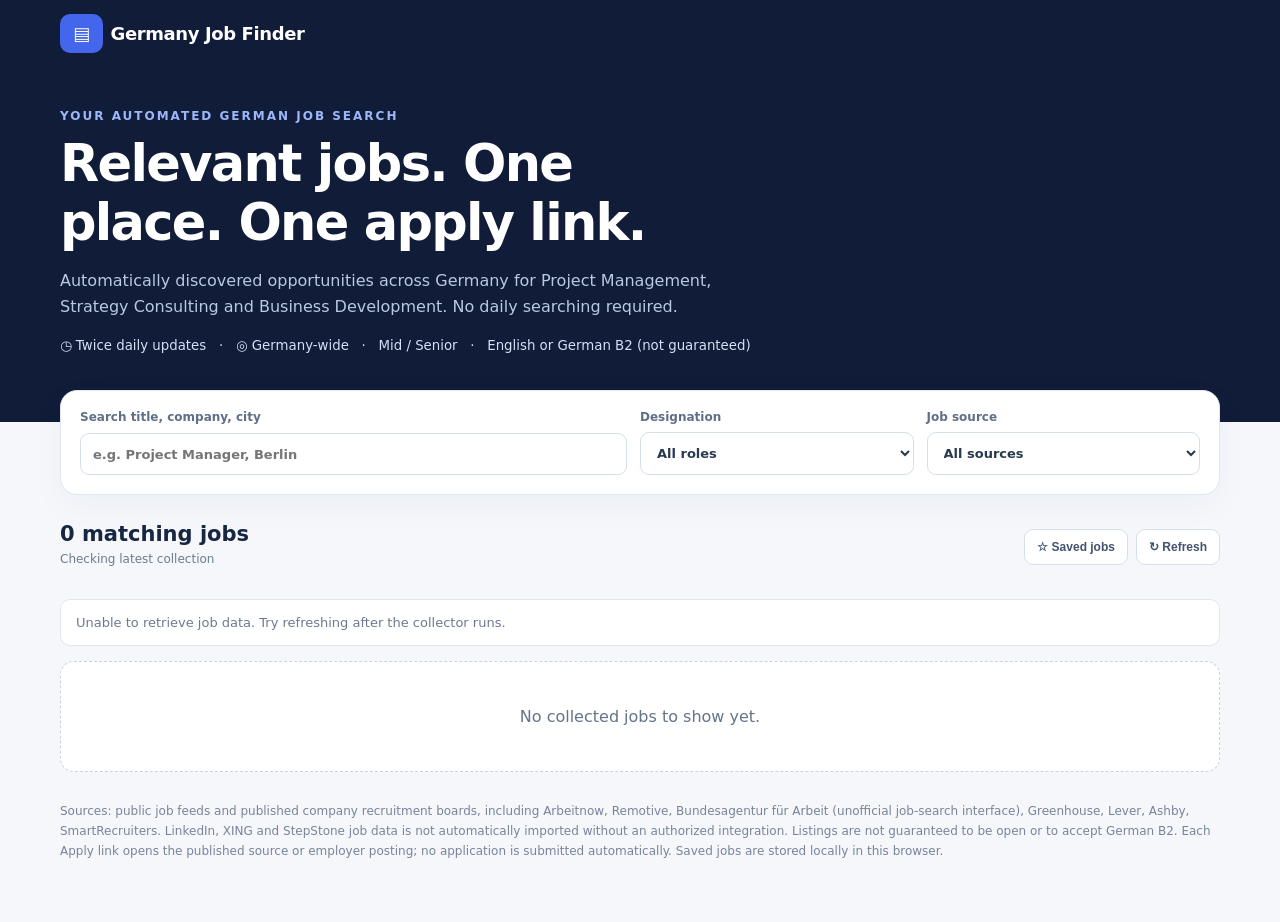
==== job-finder/index.html @ db3eeddb "Publish one-link German jobs dashboard" ====
<!doctype html>
<html lang="en"><head><meta charset="utf-8"><meta name="viewport" content="width=device-width,initial-scale=1"><meta name="theme-color" content="#10213d"><title>Germany Job Finder</title>
<style>
:root{font-family:Inter,system-ui,-apple-system,Segoe UI,sans-serif;color:#172641;background:#f5f7fb}
*{box-sizing:border-box}body{margin:0}header{background:#101c38;color:white;padding:23px max(22px,calc((100vw - 1160px)/2))}.brand{font-size:18px;font-weight:770;letter-spacing:-.4px} .brand i{font-style:normal;background:#4366ed;padding:9px 13px;border-radius:10px;margin-right:8px}
.hero{background:#101c38;color:#fff;padding:42px max(22px,calc((100vw - 1160px)/2)) 68px}h1{font-size:clamp(32px,5vw,51px);letter-spacing:-1.7px;max-width:680px;line-height:1.15;margin:12px 0}.hero p{max-width:720px;color:#b9c8e3;line-height:1.6}.eyebrow{font-size:12px;letter-spacing:2px;font-weight:700;color:#9db6fa;text-transform:uppercase}.hero small{color:#d4e0f4}
main{max-width:1200px;margin:-32px auto 0;padding:0 20px 60px;position:relative}.controls{background:white;border:1px solid #e0e7f0;border-radius:17px;display:grid;grid-template-columns:2fr 1fr 1fr;gap:13px;padding:19px;box-shadow:0 10px 34px #14274c0a}.controls label{display:grid;gap:8px;color:#5f6f87;font-size:12px;font-weight:700}input,select{border:1px solid #d6dfea;border-radius:9px;min-width:0;width:100%;padding:12px;background:white;color:#293950;font:inherit;font-size:13px}.top{display:flex;justify-content:space-between;gap:12px;align-items:center;flex-wrap:wrap;padding:27px 0 12px}.top h2{margin:0;font-size:21px}.sub{font-size:12px;color:#6b7c92;margin:6px 0}.actions{display:flex;gap:8px;flex-wrap:wrap}button{cursor:pointer;border-radius:9px;border:1px solid #d6e0ec;background:#fff;padding:10px 12px;color:#41536e;font-weight:650;font-size:12px}button.on{background:#e9efff;border-color:#a9bdff;color:#2547cc}.list{display:grid;gap:12px}.job{display:grid;grid-template-columns:1fr auto;gap:17px;background:#fff;border:1px solid #e2e7ef;border-radius:14px;padding:20px}.job:hover{border-color:#b4c5e5}.job h3{font-size:17px;margin:0 0 7px}.co{font-weight:650;font-size:13px;color:#33445d}.tags{display:flex;flex-wrap:wrap;gap:7px;margin:13px 0}.tags span{border-radius:6px;background:#f1f4f9;color:#526681;font-size:11px;padding:6px 8px}.tags .live{background:#e8f6ee;color:#157647}.tags .uncertain{background:#fff1df;color:#96601b}.desc{font-size:12px;color:#697c92;line-height:1.55;margin:9px 0 0;max-width:860px}.aside{display:flex;flex-direction:column;justify-content:space-between;align-items:flex-end;gap:15px}.score{font-size:12px;font-weight:750;color:#187d55;background:#ecf8f0;padding:8px 10px;border-radius:7px}.buttons{display:flex;align-items:center;gap:7px}.apply{display:inline-flex;padding:11px 18px;background:#2c4cdd;color:#fff;border-radius:9px;font-size:13px;font-weight:750;text-decoration:none;white-space:nowrap}.apply:hover{background:#193abf}.blank{padding:45px 22px;text-align:center;background:#fff;border-radius:14px;color:#64748b;border:1px dashed #c5d3e7}.message{margin:15px 0;background:#fff;border-radius:10px;border:1px solid #e0e6ef;color:#6e7890;padding:15px;font-size:13px}.foot{font-size:12px;color:#77849b;line-height:1.65;margin-top:30px}#more{display:block;margin:20px auto}#more[hidden],#message[hidden]{display:none}
@media(max-width:700px){.controls{grid-template-columns:1fr}.job{grid-template-columns:1fr}.aside{flex-direction:row;align-items:center}.hero{padding-top:27px}.top{align-items:flex-start}.buttons{flex-wrap:wrap}.score{white-space:nowrap}}
</style></head>
<body><header><div class="brand"><i>▤</i>Germany Job Finder</div></header>
<section class="hero"><div class="eyebrow">Your automated German job search</div><h1>Relevant jobs. One place. One apply link.</h1><p>Automatically discovered opportunities across Germany for Project Management, Strategy Consulting and Business Development. No daily searching required.</p><small>◷ Twice daily updates &nbsp; · &nbsp; ◎ Germany-wide &nbsp; · &nbsp; Mid / Senior &nbsp; · &nbsp; English or German B2 (not guaranteed)</small></section>
<main><div class="controls"><label>Search title, company, city<input id="q" placeholder="e.g. Project Manager, Berlin"></label><label>Designation<select id="role"><option value="">All roles</option><option>Project Manager</option><option>Strategy Consultant</option><option>Business Development</option></select></label><label>Job source<select id="source"><option value="">All sources</option></select></label></div>
<div class="top"><div><h2 id="counter">Loading jobs…</h2><p class="sub" id="last">Checking latest collection</p></div><div class="actions"><button id="saved">☆ Saved jobs</button><button id="refresh">↻ Refresh</button></div></div><div id="message" class="message" hidden></div><div id="list" class="list"></div><button id="more" hidden>Show more</button>
<div class="foot">Sources: public job feeds and published company recruitment boards, including Arbeitnow, Remotive, Bundesagentur für Arbeit (unofficial job-search interface), Greenhouse, Lever, Ashby, SmartRecruiters. LinkedIn, XING and StepStone job data is not automatically imported without an authorized integration. Listings are not guaranteed to be open or to accept German B2. Each Apply link opens the published source or employer posting; no application is submitted automatically. Saved jobs are stored locally in this browser.</div></main>
<script>
const U='https://raw.githubusercontent.com/sachinlaad1990-lab/my-b2-german-trainer/main/job-finder/jobs.json';
const el=id=>document.getElementById(id);let jobs=[],limit=30,onlySaved=false,marks={};
try{marks=JSON.parse(localStorage.getItem('job-finder-saves')||'{}')}catch{}
function n(tag,value,cls){const x=document.createElement(tag);if(value!=null)x.textContent=String(value);if(cls)x.className=cls;return x}
function link(s){try{const u=new URL(s);return ['http:','https:'].includes(u.protocol)?u.href:null}catch{return null}}
function show(){const q=el('q').value.toLowerCase().trim(),role=el('role').value,src=el('source').value;
const items=jobs.filter(j=>(!q||[j.title,j.company,j.location,j.summary].some(x=>String(x||'').toLowerCase().includes(q)))&&(!role||j.role===role)&&(!src||j.source===src)&&(!onlySaved||marks[j.id]));
el('counter').textContent=items.length.toLocaleString()+' matching jobs';el('list').replaceChildren();
if(!items.length){let d=n('div',jobs.length?'No jobs match those filters.':'No collected jobs to show yet.','blank');el('list').append(d)}
for(const j of items.slice(0,limit)){const card=n('article',null,'job'),left=n('div'),aside=n('div',null,'aside');left.append(n('h3',j.title),n('div',j.company,'co'));const tags=n('div',null,'tags');
for(const v of [j.location,j.role,j.source,j.experience])if(v)tags.append(n('span',v));tags.append(n('span',j.verification||'Observed in feed',String(j.verification||'').startsWith('Not seen')?'uncertain':'live'));left.append(tags);
if(j.summary)left.append(n('p',j.summary.slice(0,290),'desc'));aside.append(n('span',(j.score||0)+' relevance','score'));const buttons=n('div',null,'buttons');const save=n('button',marks[j.id]?'★ Saved':'☆ Save');save.onclick=()=>{marks[j.id]=!marks[j.id];localStorage.setItem('job-finder-saves',JSON.stringify(marks));show()};const a=n('a','Apply ↗','apply');a.target='_blank';a.rel='noopener noreferrer';a.href=link(j.url)||'#';buttons.append(save,a);aside.append(buttons);card.append(left,aside);el('list').append(card)}
el('more').hidden=items.length<=limit;el('more').textContent='Show more ('+(items.length-limit)+' remaining)'}
function msg(s){el('message').hidden=!s;el('message').textContent=s}
async function load(){try{let r=await fetch(U+'?t='+Date.now(),{cache:'no-store'});if(!r.ok)r=await fetch('./jobs.json?t='+Date.now(),{cache:'no-store'});if(!r.ok)throw Error('No data');let d=await r.json();jobs=(d.jobs||[]).filter(j=>j&&j.id&&j.title&&link(j.url));let s=el('source').value;el('source').replaceChildren(new Option('All sources',''),...[...new Set(jobs.map(j=>j.source))].sort().map(x=>new Option(x,x)));el('source').value=s;el('last').textContent=d.updated_at?'Last collected: '+new Date(d.updated_at).toLocaleString('en-GB',{dateStyle:'medium',timeStyle:'short'}):'Waiting for first cloud collection';const errors=Object.values(d.sources||{}).filter(v=>v.status==='error').length;msg(d.updated_at?(errors?errors+' source(s) temporarily unavailable; other results remain accessible.':''):'The automatic collector has not completed its first run. No sample vacancies are shown.');show()}catch(e){msg('Unable to retrieve job data. Try refreshing after the collector runs.');jobs=[];show()}}
for(const x of ['q','role','source'])el(x).addEventListener(x==='q'?'input':'change',()=>{limit=30;show()});el('saved').onclick=()=>{onlySaved=!onlySaved;el('saved').classList.toggle('on',onlySaved);show()};el('refresh').onclick=load;el('more').onclick=()=>{limit+=30;show()};load();setInterval(load,1800000);
</script></body></html>
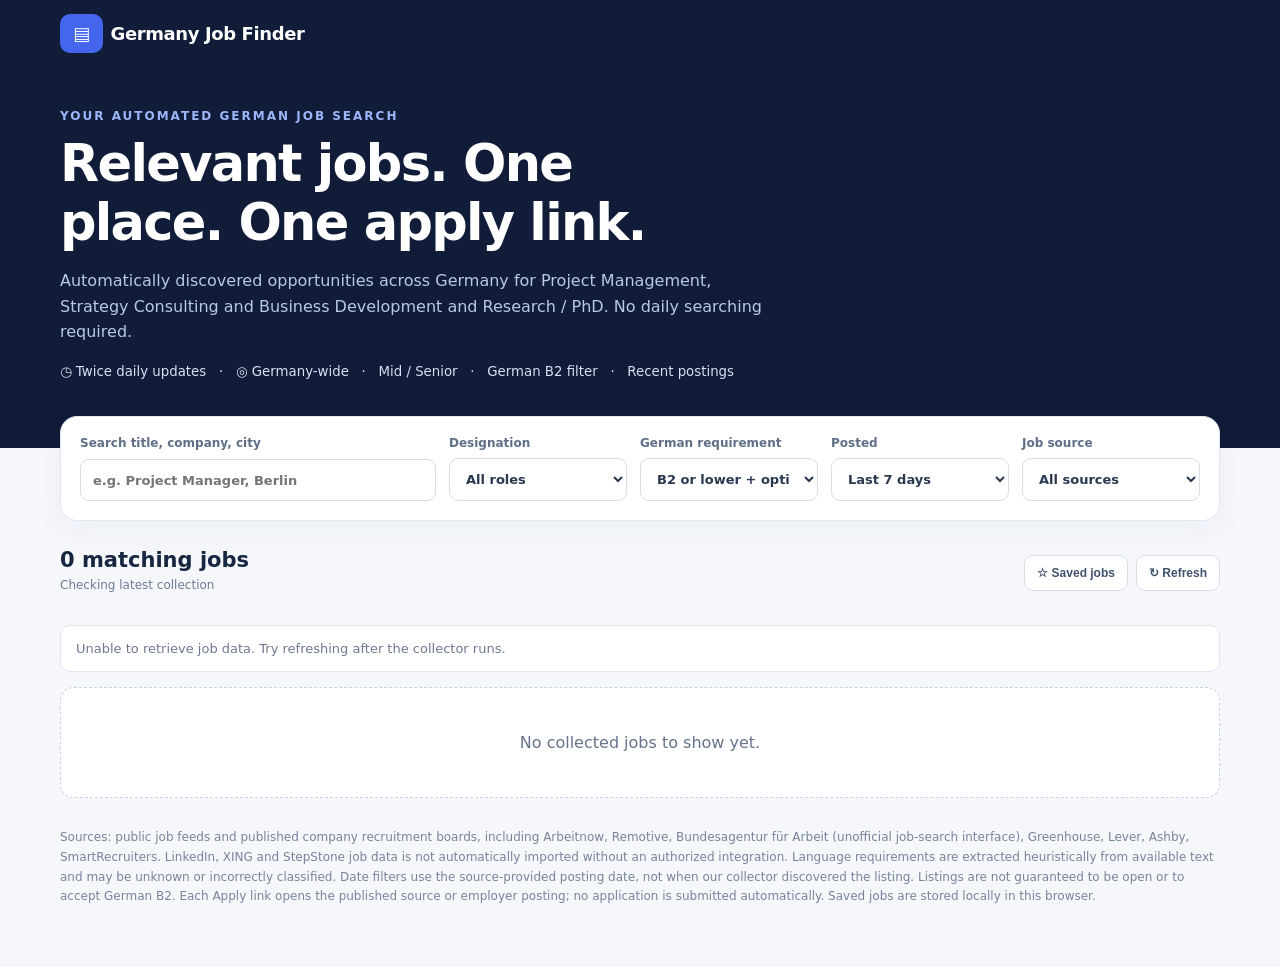
==== commit eb930b86: "Add German proficiency, Research / PhD and posting date filters" ====
--- a/job-finder/index.html
+++ b/job-finder/index.html
@@ -4,29 +4,31 @@
 :root{font-family:Inter,system-ui,-apple-system,Segoe UI,sans-serif;color:#172641;background:#f5f7fb}
 *{box-sizing:border-box}body{margin:0}header{background:#101c38;color:white;padding:23px max(22px,calc((100vw - 1160px)/2))}.brand{font-size:18px;font-weight:770;letter-spacing:-.4px} .brand i{font-style:normal;background:#4366ed;padding:9px 13px;border-radius:10px;margin-right:8px}
 .hero{background:#101c38;color:#fff;padding:42px max(22px,calc((100vw - 1160px)/2)) 68px}h1{font-size:clamp(32px,5vw,51px);letter-spacing:-1.7px;max-width:680px;line-height:1.15;margin:12px 0}.hero p{max-width:720px;color:#b9c8e3;line-height:1.6}.eyebrow{font-size:12px;letter-spacing:2px;font-weight:700;color:#9db6fa;text-transform:uppercase}.hero small{color:#d4e0f4}
-main{max-width:1200px;margin:-32px auto 0;padding:0 20px 60px;position:relative}.controls{background:white;border:1px solid #e0e7f0;border-radius:17px;display:grid;grid-template-columns:2fr 1fr 1fr;gap:13px;padding:19px;box-shadow:0 10px 34px #14274c0a}.controls label{display:grid;gap:8px;color:#5f6f87;font-size:12px;font-weight:700}input,select{border:1px solid #d6dfea;border-radius:9px;min-width:0;width:100%;padding:12px;background:white;color:#293950;font:inherit;font-size:13px}.top{display:flex;justify-content:space-between;gap:12px;align-items:center;flex-wrap:wrap;padding:27px 0 12px}.top h2{margin:0;font-size:21px}.sub{font-size:12px;color:#6b7c92;margin:6px 0}.actions{display:flex;gap:8px;flex-wrap:wrap}button{cursor:pointer;border-radius:9px;border:1px solid #d6e0ec;background:#fff;padding:10px 12px;color:#41536e;font-weight:650;font-size:12px}button.on{background:#e9efff;border-color:#a9bdff;color:#2547cc}.list{display:grid;gap:12px}.job{display:grid;grid-template-columns:1fr auto;gap:17px;background:#fff;border:1px solid #e2e7ef;border-radius:14px;padding:20px}.job:hover{border-color:#b4c5e5}.job h3{font-size:17px;margin:0 0 7px}.co{font-weight:650;font-size:13px;color:#33445d}.tags{display:flex;flex-wrap:wrap;gap:7px;margin:13px 0}.tags span{border-radius:6px;background:#f1f4f9;color:#526681;font-size:11px;padding:6px 8px}.tags .live{background:#e8f6ee;color:#157647}.tags .uncertain{background:#fff1df;color:#96601b}.desc{font-size:12px;color:#697c92;line-height:1.55;margin:9px 0 0;max-width:860px}.aside{display:flex;flex-direction:column;justify-content:space-between;align-items:flex-end;gap:15px}.score{font-size:12px;font-weight:750;color:#187d55;background:#ecf8f0;padding:8px 10px;border-radius:7px}.buttons{display:flex;align-items:center;gap:7px}.apply{display:inline-flex;padding:11px 18px;background:#2c4cdd;color:#fff;border-radius:9px;font-size:13px;font-weight:750;text-decoration:none;white-space:nowrap}.apply:hover{background:#193abf}.blank{padding:45px 22px;text-align:center;background:#fff;border-radius:14px;color:#64748b;border:1px dashed #c5d3e7}.message{margin:15px 0;background:#fff;border-radius:10px;border:1px solid #e0e6ef;color:#6e7890;padding:15px;font-size:13px}.foot{font-size:12px;color:#77849b;line-height:1.65;margin-top:30px}#more{display:block;margin:20px auto}#more[hidden],#message[hidden]{display:none}
+main{max-width:1200px;margin:-32px auto 0;padding:0 20px 60px;position:relative}.controls{background:white;border:1px solid #e0e7f0;border-radius:17px;display:grid;grid-template-columns:2fr 1fr 1fr 1fr 1fr;gap:13px;padding:19px;box-shadow:0 10px 34px #14274c0a}.controls label{display:grid;gap:8px;color:#5f6f87;font-size:12px;font-weight:700}input,select{border:1px solid #d6dfea;border-radius:9px;min-width:0;width:100%;padding:12px;background:white;color:#293950;font:inherit;font-size:13px}.top{display:flex;justify-content:space-between;gap:12px;align-items:center;flex-wrap:wrap;padding:27px 0 12px}.top h2{margin:0;font-size:21px}.sub{font-size:12px;color:#6b7c92;margin:6px 0}.actions{display:flex;gap:8px;flex-wrap:wrap}button{cursor:pointer;border-radius:9px;border:1px solid #d6e0ec;background:#fff;padding:10px 12px;color:#41536e;font-weight:650;font-size:12px}button.on{background:#e9efff;border-color:#a9bdff;color:#2547cc}.list{display:grid;gap:12px}.job{display:grid;grid-template-columns:1fr auto;gap:17px;background:#fff;border:1px solid #e2e7ef;border-radius:14px;padding:20px}.job:hover{border-color:#b4c5e5}.job h3{font-size:17px;margin:0 0 7px}.co{font-weight:650;font-size:13px;color:#33445d}.tags{display:flex;flex-wrap:wrap;gap:7px;margin:13px 0}.tags span{border-radius:6px;background:#f1f4f9;color:#526681;font-size:11px;padding:6px 8px}.tags .live{background:#e8f6ee;color:#157647}.tags .uncertain{background:#fff1df;color:#96601b}.desc{font-size:12px;color:#697c92;line-height:1.55;margin:9px 0 0;max-width:860px}.aside{display:flex;flex-direction:column;justify-content:space-between;align-items:flex-end;gap:15px}.score{font-size:12px;font-weight:750;color:#187d55;background:#ecf8f0;padding:8px 10px;border-radius:7px}.buttons{display:flex;align-items:center;gap:7px}.apply{display:inline-flex;padding:11px 18px;background:#2c4cdd;color:#fff;border-radius:9px;font-size:13px;font-weight:750;text-decoration:none;white-space:nowrap}.apply:hover{background:#193abf}.blank{padding:45px 22px;text-align:center;background:#fff;border-radius:14px;color:#64748b;border:1px dashed #c5d3e7}.message{margin:15px 0;background:#fff;border-radius:10px;border:1px solid #e0e6ef;color:#6e7890;padding:15px;font-size:13px}.foot{font-size:12px;color:#77849b;line-height:1.65;margin-top:30px}#more{display:block;margin:20px auto}#more[hidden],#message[hidden]{display:none}
 @media(max-width:700px){.controls{grid-template-columns:1fr}.job{grid-template-columns:1fr}.aside{flex-direction:row;align-items:center}.hero{padding-top:27px}.top{align-items:flex-start}.buttons{flex-wrap:wrap}.score{white-space:nowrap}}
 </style></head>
 <body><header><div class="brand"><i>▤</i>Germany Job Finder</div></header>
-<section class="hero"><div class="eyebrow">Your automated German job search</div><h1>Relevant jobs. One place. One apply link.</h1><p>Automatically discovered opportunities across Germany for Project Management, Strategy Consulting and Business Development. No daily searching required.</p><small>◷ Twice daily updates &nbsp; · &nbsp; ◎ Germany-wide &nbsp; · &nbsp; Mid / Senior &nbsp; · &nbsp; English or German B2 (not guaranteed)</small></section>
-<main><div class="controls"><label>Search title, company, city<input id="q" placeholder="e.g. Project Manager, Berlin"></label><label>Designation<select id="role"><option value="">All roles</option><option>Project Manager</option><option>Strategy Consultant</option><option>Business Development</option></select></label><label>Job source<select id="source"><option value="">All sources</option></select></label></div>
+<section class="hero"><div class="eyebrow">Your automated German job search</div><h1>Relevant jobs. One place. One apply link.</h1><p>Automatically discovered opportunities across Germany for Project Management, Strategy Consulting and Business Development and Research / PhD. No daily searching required.</p><small>◷ Twice daily updates &nbsp; · &nbsp; ◎ Germany-wide &nbsp; · &nbsp; Mid / Senior &nbsp; · &nbsp; German B2 filter &nbsp; · &nbsp; Recent postings</small></section>
+<main><div class="controls"><label>Search title, company, city<input id="q" placeholder="e.g. Project Manager, Berlin"></label><label>Designation<select id="role"><option value="">All roles</option><option>Project Manager</option><option>Strategy Consultant</option><option>Business Development</option><option>Research / PhD</option></select></label><label>German requirement<select id="german"><option value="all">All levels</option><option value="b2" selected>B2 or lower + optional</option><option value="plus">German is a plus / optional</option><option value="none">No German required</option><option value="not_stated">Not specified</option><option value="a1">A1 required</option><option value="a2">A2 required</option><option value="b1">B1 required</option><option value="b2exact">B2 required</option><option value="c1">C1 required</option><option value="c2">C2 required</option><option value="fluent">Fluent / native</option><option value="required_unspecified">Required, level unstated</option></select></label><label>Posted<select id="posted"><option value="all">Any date</option><option value="today">Last 24 hours</option><option value="week" selected>Last 7 days</option><option value="month">Last 30 days</option><option value="undated">Date not provided</option></select></label><label>Job source<select id="source"><option value="">All sources</option></select></label></div>
 <div class="top"><div><h2 id="counter">Loading jobs…</h2><p class="sub" id="last">Checking latest collection</p></div><div class="actions"><button id="saved">☆ Saved jobs</button><button id="refresh">↻ Refresh</button></div></div><div id="message" class="message" hidden></div><div id="list" class="list"></div><button id="more" hidden>Show more</button>
-<div class="foot">Sources: public job feeds and published company recruitment boards, including Arbeitnow, Remotive, Bundesagentur für Arbeit (unofficial job-search interface), Greenhouse, Lever, Ashby, SmartRecruiters. LinkedIn, XING and StepStone job data is not automatically imported without an authorized integration. Listings are not guaranteed to be open or to accept German B2. Each Apply link opens the published source or employer posting; no application is submitted automatically. Saved jobs are stored locally in this browser.</div></main>
+<div class="foot">Sources: public job feeds and published company recruitment boards, including Arbeitnow, Remotive, Bundesagentur für Arbeit (unofficial job-search interface), Greenhouse, Lever, Ashby, SmartRecruiters. LinkedIn, XING and StepStone job data is not automatically imported without an authorized integration. Language requirements are extracted heuristically from available text and may be unknown or incorrectly classified. Date filters use the source-provided posting date, not when our collector discovered the listing. Listings are not guaranteed to be open or to accept German B2. Each Apply link opens the published source or employer posting; no application is submitted automatically. Saved jobs are stored locally in this browser.</div></main>
 <script>
 const U='https://raw.githubusercontent.com/sachinlaad1990-lab/my-b2-german-trainer/main/job-finder/jobs.json';
 const el=id=>document.getElementById(id);let jobs=[],limit=30,onlySaved=false,marks={};
 try{marks=JSON.parse(localStorage.getItem('job-finder-saves')||'{}')}catch{}
 function n(tag,value,cls){const x=document.createElement(tag);if(value!=null)x.textContent=String(value);if(cls)x.className=cls;return x}
 function link(s){try{const u=new URL(s);return ['http:','https:'].includes(u.protocol)?u.href:null}catch{return null}}
-function show(){const q=el('q').value.toLowerCase().trim(),role=el('role').value,src=el('source').value;
-const items=jobs.filter(j=>(!q||[j.title,j.company,j.location,j.summary].some(x=>String(x||'').toLowerCase().includes(q)))&&(!role||j.role===role)&&(!src||j.source===src)&&(!onlySaved||marks[j.id]));
+function show(){const q=el('q').value.toLowerCase().trim(),role=el('role').value,src=el('source').value,german=el('german').value,posted=el('posted').value;
+const germanMatch=j=>{let c=j.german_category||"not_stated"; if(german==="all")return true;if(german==="b2")return ["a1","a2","b1","b2","plus","none","alternative"].includes(c);if(german==="b2exact")return c==="b2";return c===german};
+const dateMatch=j=>{if(posted==="all")return true;if(posted==="undated")return !j.posted;if(!/^\d{4}-\d{2}-\d{2}$/.test(j.posted||""))return false;const day=Date.parse(j.posted+"T00:00:00Z");if(!Number.isFinite(day))return false;const age=Date.now()-day;return age>=-86400000&&age<({today:2,week:8,month:31}[posted]||8)*86400000};
+const items=jobs.filter(j=>(!q||[j.title,j.company,j.location,j.summary].some(x=>String(x||'').toLowerCase().includes(q)))&&(!role||j.role===role)&&(!src||j.source===src)&&germanMatch(j)&&dateMatch(j)&&(!onlySaved||marks[j.id]));
 el('counter').textContent=items.length.toLocaleString()+' matching jobs';el('list').replaceChildren();
-if(!items.length){let d=n('div',jobs.length?'No jobs match those filters.':'No collected jobs to show yet.','blank');el('list').append(d)}
+if(!items.length){let d=n('div',jobs.length?'No jobs match these filters. Try all dates or include unspecified German requirements.':'No collected jobs to show yet.','blank');el('list').append(d)}
 for(const j of items.slice(0,limit)){const card=n('article',null,'job'),left=n('div'),aside=n('div',null,'aside');left.append(n('h3',j.title),n('div',j.company,'co'));const tags=n('div',null,'tags');
-for(const v of [j.location,j.role,j.source,j.experience])if(v)tags.append(n('span',v));tags.append(n('span',j.verification||'Observed in feed',String(j.verification||'').startsWith('Not seen')?'uncertain':'live'));left.append(tags);
+for(const v of [j.location,j.role,j.source,j.experience,j.german_level?"German: "+j.german_level:"German level: not assessed",j.posted?"Posted: "+j.posted:"Posting date: unknown"])if(v)tags.append(n('span',v));tags.append(n('span',j.verification||'Observed in feed',String(j.verification||'').startsWith('Not seen')?'uncertain':'live'));left.append(tags);
 if(j.summary)left.append(n('p',j.summary.slice(0,290),'desc'));aside.append(n('span',(j.score||0)+' relevance','score'));const buttons=n('div',null,'buttons');const save=n('button',marks[j.id]?'★ Saved':'☆ Save');save.onclick=()=>{marks[j.id]=!marks[j.id];localStorage.setItem('job-finder-saves',JSON.stringify(marks));show()};const a=n('a','Apply ↗','apply');a.target='_blank';a.rel='noopener noreferrer';a.href=link(j.url)||'#';buttons.append(save,a);aside.append(buttons);card.append(left,aside);el('list').append(card)}
 el('more').hidden=items.length<=limit;el('more').textContent='Show more ('+(items.length-limit)+' remaining)'}
 function msg(s){el('message').hidden=!s;el('message').textContent=s}
 async function load(){try{let r=await fetch(U+'?t='+Date.now(),{cache:'no-store'});if(!r.ok)r=await fetch('./jobs.json?t='+Date.now(),{cache:'no-store'});if(!r.ok)throw Error('No data');let d=await r.json();jobs=(d.jobs||[]).filter(j=>j&&j.id&&j.title&&link(j.url));let s=el('source').value;el('source').replaceChildren(new Option('All sources',''),...[...new Set(jobs.map(j=>j.source))].sort().map(x=>new Option(x,x)));el('source').value=s;el('last').textContent=d.updated_at?'Last collected: '+new Date(d.updated_at).toLocaleString('en-GB',{dateStyle:'medium',timeStyle:'short'}):'Waiting for first cloud collection';const errors=Object.values(d.sources||{}).filter(v=>v.status==='error').length;msg(d.updated_at?(errors?errors+' source(s) temporarily unavailable; other results remain accessible.':''):'The automatic collector has not completed its first run. No sample vacancies are shown.');show()}catch(e){msg('Unable to retrieve job data. Try refreshing after the collector runs.');jobs=[];show()}}
-for(const x of ['q','role','source'])el(x).addEventListener(x==='q'?'input':'change',()=>{limit=30;show()});el('saved').onclick=()=>{onlySaved=!onlySaved;el('saved').classList.toggle('on',onlySaved);show()};el('refresh').onclick=load;el('more').onclick=()=>{limit+=30;show()};load();setInterval(load,1800000);
+for(const x of ['q','role','source','german','posted'])el(x).addEventListener(x==='q'?'input':'change',()=>{limit=30;show()});el('saved').onclick=()=>{onlySaved=!onlySaved;el('saved').classList.toggle('on',onlySaved);show()};el('refresh').onclick=load;el('more').onclick=()=>{limit+=30;show()};load();setInterval(load,1800000);
 </script></body></html>
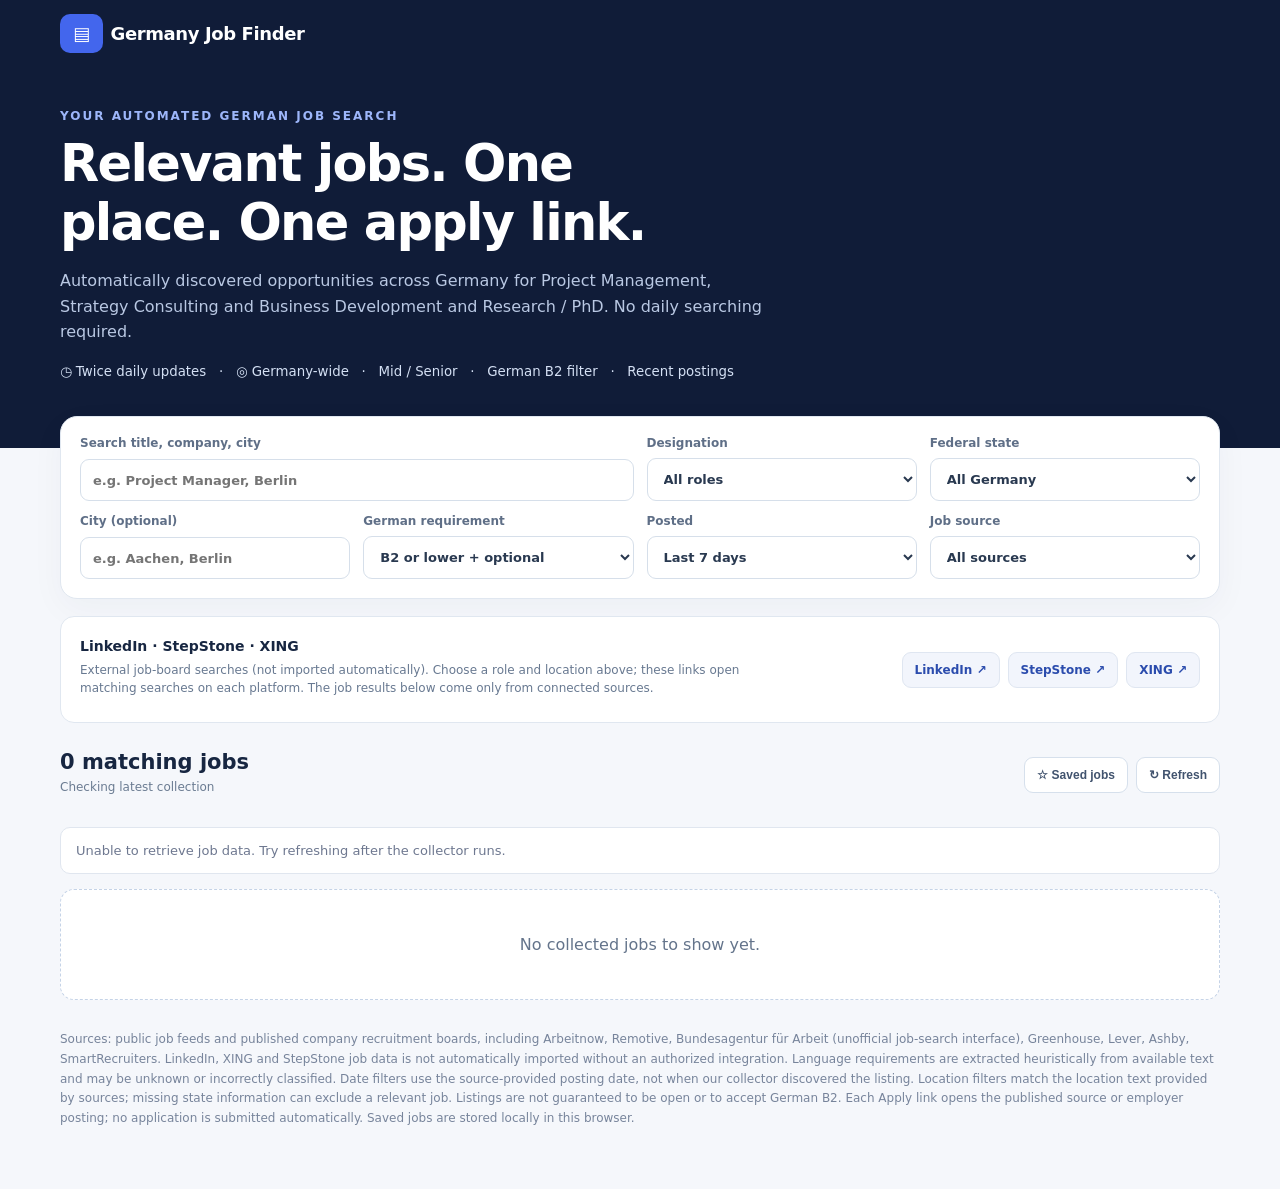
==== commit fa601200: "Add German state/city filter and visible LinkedIn StepStone XING searches" ====
--- a/job-finder/index.html
+++ b/job-finder/index.html
@@ -4,24 +4,69 @@
 :root{font-family:Inter,system-ui,-apple-system,Segoe UI,sans-serif;color:#172641;background:#f5f7fb}
 *{box-sizing:border-box}body{margin:0}header{background:#101c38;color:white;padding:23px max(22px,calc((100vw - 1160px)/2))}.brand{font-size:18px;font-weight:770;letter-spacing:-.4px} .brand i{font-style:normal;background:#4366ed;padding:9px 13px;border-radius:10px;margin-right:8px}
 .hero{background:#101c38;color:#fff;padding:42px max(22px,calc((100vw - 1160px)/2)) 68px}h1{font-size:clamp(32px,5vw,51px);letter-spacing:-1.7px;max-width:680px;line-height:1.15;margin:12px 0}.hero p{max-width:720px;color:#b9c8e3;line-height:1.6}.eyebrow{font-size:12px;letter-spacing:2px;font-weight:700;color:#9db6fa;text-transform:uppercase}.hero small{color:#d4e0f4}
-main{max-width:1200px;margin:-32px auto 0;padding:0 20px 60px;position:relative}.controls{background:white;border:1px solid #e0e7f0;border-radius:17px;display:grid;grid-template-columns:2fr 1fr 1fr 1fr 1fr;gap:13px;padding:19px;box-shadow:0 10px 34px #14274c0a}.controls label{display:grid;gap:8px;color:#5f6f87;font-size:12px;font-weight:700}input,select{border:1px solid #d6dfea;border-radius:9px;min-width:0;width:100%;padding:12px;background:white;color:#293950;font:inherit;font-size:13px}.top{display:flex;justify-content:space-between;gap:12px;align-items:center;flex-wrap:wrap;padding:27px 0 12px}.top h2{margin:0;font-size:21px}.sub{font-size:12px;color:#6b7c92;margin:6px 0}.actions{display:flex;gap:8px;flex-wrap:wrap}button{cursor:pointer;border-radius:9px;border:1px solid #d6e0ec;background:#fff;padding:10px 12px;color:#41536e;font-weight:650;font-size:12px}button.on{background:#e9efff;border-color:#a9bdff;color:#2547cc}.list{display:grid;gap:12px}.job{display:grid;grid-template-columns:1fr auto;gap:17px;background:#fff;border:1px solid #e2e7ef;border-radius:14px;padding:20px}.job:hover{border-color:#b4c5e5}.job h3{font-size:17px;margin:0 0 7px}.co{font-weight:650;font-size:13px;color:#33445d}.tags{display:flex;flex-wrap:wrap;gap:7px;margin:13px 0}.tags span{border-radius:6px;background:#f1f4f9;color:#526681;font-size:11px;padding:6px 8px}.tags .live{background:#e8f6ee;color:#157647}.tags .uncertain{background:#fff1df;color:#96601b}.desc{font-size:12px;color:#697c92;line-height:1.55;margin:9px 0 0;max-width:860px}.aside{display:flex;flex-direction:column;justify-content:space-between;align-items:flex-end;gap:15px}.score{font-size:12px;font-weight:750;color:#187d55;background:#ecf8f0;padding:8px 10px;border-radius:7px}.buttons{display:flex;align-items:center;gap:7px}.apply{display:inline-flex;padding:11px 18px;background:#2c4cdd;color:#fff;border-radius:9px;font-size:13px;font-weight:750;text-decoration:none;white-space:nowrap}.apply:hover{background:#193abf}.blank{padding:45px 22px;text-align:center;background:#fff;border-radius:14px;color:#64748b;border:1px dashed #c5d3e7}.message{margin:15px 0;background:#fff;border-radius:10px;border:1px solid #e0e6ef;color:#6e7890;padding:15px;font-size:13px}.foot{font-size:12px;color:#77849b;line-height:1.65;margin-top:30px}#more{display:block;margin:20px auto}#more[hidden],#message[hidden]{display:none}
-@media(max-width:700px){.controls{grid-template-columns:1fr}.job{grid-template-columns:1fr}.aside{flex-direction:row;align-items:center}.hero{padding-top:27px}.top{align-items:flex-start}.buttons{flex-wrap:wrap}.score{white-space:nowrap}}
+main{max-width:1200px;margin:-32px auto 0;padding:0 20px 60px;position:relative}.controls{background:white;border:1px solid #e0e7f0;border-radius:17px;display:grid;grid-template-columns:repeat(4,minmax(0,1fr));gap:13px;padding:19px;box-shadow:0 10px 34px #14274c0a}.controls label:first-child{grid-column:span 2}.controls label{display:grid;gap:8px;color:#5f6f87;font-size:12px;font-weight:700}input,select{border:1px solid #d6dfea;border-radius:9px;min-width:0;width:100%;padding:12px;background:white;color:#293950;font:inherit;font-size:13px}.top{display:flex;justify-content:space-between;gap:12px;align-items:center;flex-wrap:wrap;padding:27px 0 12px}.top h2{margin:0;font-size:21px}.sub{font-size:12px;color:#6b7c92;margin:6px 0}.actions{display:flex;gap:8px;flex-wrap:wrap}button{cursor:pointer;border-radius:9px;border:1px solid #d6e0ec;background:#fff;padding:10px 12px;color:#41536e;font-weight:650;font-size:12px}button.on{background:#e9efff;border-color:#a9bdff;color:#2547cc}.list{display:grid;gap:12px}.job{display:grid;grid-template-columns:1fr auto;gap:17px;background:#fff;border:1px solid #e2e7ef;border-radius:14px;padding:20px}.job:hover{border-color:#b4c5e5}.job h3{font-size:17px;margin:0 0 7px}.co{font-weight:650;font-size:13px;color:#33445d}.tags{display:flex;flex-wrap:wrap;gap:7px;margin:13px 0}.tags span{border-radius:6px;background:#f1f4f9;color:#526681;font-size:11px;padding:6px 8px}.tags .live{background:#e8f6ee;color:#157647}.tags .uncertain{background:#fff1df;color:#96601b}.desc{font-size:12px;color:#697c92;line-height:1.55;margin:9px 0 0;max-width:860px}.aside{display:flex;flex-direction:column;justify-content:space-between;align-items:flex-end;gap:15px}.score{font-size:12px;font-weight:750;color:#187d55;background:#ecf8f0;padding:8px 10px;border-radius:7px}.buttons{display:flex;align-items:center;gap:7px}.apply{display:inline-flex;padding:11px 18px;background:#2c4cdd;color:#fff;border-radius:9px;font-size:13px;font-weight:750;text-decoration:none;white-space:nowrap}.apply:hover{background:#193abf}.blank{padding:45px 22px;text-align:center;background:#fff;border-radius:14px;color:#64748b;border:1px dashed #c5d3e7}.message{margin:15px 0;background:#fff;border-radius:10px;border:1px solid #e0e6ef;color:#6e7890;padding:15px;font-size:13px}.foot{font-size:12px;color:#77849b;line-height:1.65;margin-top:30px}#more{display:block;margin:20px auto}#more[hidden],#message[hidden]{display:none}
+.boards{margin-top:17px;background:#fff;border:1px solid #e0e7f0;border-radius:14px;padding:19px;display:flex;align-items:center;justify-content:space-between;flex-wrap:wrap;gap:14px}.boards strong{font-size:14px}.boards p{font-size:12px;color:#687991;line-height:1.5;margin:6px 0;max-width:700px}.boardlinks{display:flex;flex-wrap:wrap;gap:8px}.boardlinks a{text-decoration:none;font-size:12px;font-weight:700;background:#f2f5fc;border:1px solid #dfe6f1;color:#2b4cad;padding:10px 12px;border-radius:9px}.boardlinks a:hover{background:#e9efff}
+@media(max-width:700px){.controls{grid-template-columns:1fr}.controls label:first-child{grid-column:span 1}.job{grid-template-columns:1fr}.aside{flex-direction:row;align-items:center}.hero{padding-top:27px}.top{align-items:flex-start}.buttons{flex-wrap:wrap}.score{white-space:nowrap}}
 </style></head>
 <body><header><div class="brand"><i>▤</i>Germany Job Finder</div></header>
 <section class="hero"><div class="eyebrow">Your automated German job search</div><h1>Relevant jobs. One place. One apply link.</h1><p>Automatically discovered opportunities across Germany for Project Management, Strategy Consulting and Business Development and Research / PhD. No daily searching required.</p><small>◷ Twice daily updates &nbsp; · &nbsp; ◎ Germany-wide &nbsp; · &nbsp; Mid / Senior &nbsp; · &nbsp; German B2 filter &nbsp; · &nbsp; Recent postings</small></section>
-<main><div class="controls"><label>Search title, company, city<input id="q" placeholder="e.g. Project Manager, Berlin"></label><label>Designation<select id="role"><option value="">All roles</option><option>Project Manager</option><option>Strategy Consultant</option><option>Business Development</option><option>Research / PhD</option></select></label><label>German requirement<select id="german"><option value="all">All levels</option><option value="b2" selected>B2 or lower + optional</option><option value="plus">German is a plus / optional</option><option value="none">No German required</option><option value="not_stated">Not specified</option><option value="a1">A1 required</option><option value="a2">A2 required</option><option value="b1">B1 required</option><option value="b2exact">B2 required</option><option value="c1">C1 required</option><option value="c2">C2 required</option><option value="fluent">Fluent / native</option><option value="required_unspecified">Required, level unstated</option></select></label><label>Posted<select id="posted"><option value="all">Any date</option><option value="today">Last 24 hours</option><option value="week" selected>Last 7 days</option><option value="month">Last 30 days</option><option value="undated">Date not provided</option></select></label><label>Job source<select id="source"><option value="">All sources</option></select></label></div>
+<main><div class="controls"><label>Search title, company, city<input id="q" placeholder="e.g. Project Manager, Berlin"></label><label>Designation<select id="role"><option value="">All roles</option><option>Project Manager</option><option>Strategy Consultant</option><option>Business Development</option><option>Research / PhD</option></select></label><label>Federal state<select id="state"><option value="">All Germany</option><option value="Baden-Württemberg">Baden-Württemberg</option><option value="Bavaria">Bavaria (Bayern)</option><option value="Berlin">Berlin</option><option value="Brandenburg">Brandenburg</option><option value="Bremen">Bremen</option><option value="Hamburg">Hamburg</option><option value="Hesse">Hesse (Hessen)</option><option value="Lower Saxony">Lower Saxony (Niedersachsen)</option><option value="Mecklenburg-Vorpommern">Mecklenburg-Vorpommern</option><option value="North Rhine-Westphalia">North Rhine-Westphalia (NRW)</option><option value="Rhineland-Palatinate">Rhineland-Palatinate</option><option value="Saarland">Saarland</option><option value="Saxony">Saxony (Sachsen)</option><option value="Saxony-Anhalt">Saxony-Anhalt</option><option value="Schleswig-Holstein">Schleswig-Holstein</option><option value="Thuringia">Thuringia (Thüringen)</option></select></label><label>City (optional)<input id="city" placeholder="e.g. Aachen, Berlin" autocomplete="off"></label><label>German requirement<select id="german"><option value="all">All levels</option><option value="b2" selected>B2 or lower + optional</option><option value="plus">German is a plus / optional</option><option value="none">No German required</option><option value="not_stated">Not specified</option><option value="a1">A1 required</option><option value="a2">A2 required</option><option value="b1">B1 required</option><option value="b2exact">B2 required</option><option value="c1">C1 required</option><option value="c2">C2 required</option><option value="fluent">Fluent / native</option><option value="required_unspecified">Required, level unstated</option></select></label><label>Posted<select id="posted"><option value="all">Any date</option><option value="today">Posted today</option><option value="week" selected>Last 7 days</option><option value="month">Last 30 days</option><option value="undated">Date not provided</option></select></label><label>Job source<select id="source"><option value="">All sources</option></select></label></div>
+<section class="boards"><div><strong>LinkedIn · StepStone · XING</strong><p>External job-board searches (not imported automatically). Choose a role and location above; these links open matching searches on each platform. The job results below come only from connected sources.</p></div><div class="boardlinks"><a id="link-linkedin" href="https://www.linkedin.com/jobs/" target="_blank" rel="noopener noreferrer">LinkedIn ↗</a><a id="link-stepstone" href="https://www.stepstone.de/jobs/" target="_blank" rel="noopener noreferrer">StepStone ↗</a><a id="link-xing" href="https://www.xing.com/jobs" target="_blank" rel="noopener noreferrer">XING ↗</a></div></section>
 <div class="top"><div><h2 id="counter">Loading jobs…</h2><p class="sub" id="last">Checking latest collection</p></div><div class="actions"><button id="saved">☆ Saved jobs</button><button id="refresh">↻ Refresh</button></div></div><div id="message" class="message" hidden></div><div id="list" class="list"></div><button id="more" hidden>Show more</button>
-<div class="foot">Sources: public job feeds and published company recruitment boards, including Arbeitnow, Remotive, Bundesagentur für Arbeit (unofficial job-search interface), Greenhouse, Lever, Ashby, SmartRecruiters. LinkedIn, XING and StepStone job data is not automatically imported without an authorized integration. Language requirements are extracted heuristically from available text and may be unknown or incorrectly classified. Date filters use the source-provided posting date, not when our collector discovered the listing. Listings are not guaranteed to be open or to accept German B2. Each Apply link opens the published source or employer posting; no application is submitted automatically. Saved jobs are stored locally in this browser.</div></main>
+<div class="foot">Sources: public job feeds and published company recruitment boards, including Arbeitnow, Remotive, Bundesagentur für Arbeit (unofficial job-search interface), Greenhouse, Lever, Ashby, SmartRecruiters. LinkedIn, XING and StepStone job data is not automatically imported without an authorized integration. Language requirements are extracted heuristically from available text and may be unknown or incorrectly classified. Date filters use the source-provided posting date, not when our collector discovered the listing. Location filters match the location text provided by sources; missing state information can exclude a relevant job. Listings are not guaranteed to be open or to accept German B2. Each Apply link opens the published source or employer posting; no application is submitted automatically. Saved jobs are stored locally in this browser.</div></main>
 <script>
 const U='https://raw.githubusercontent.com/sachinlaad1990-lab/my-b2-german-trainer/main/job-finder/jobs.json';
 const el=id=>document.getElementById(id);let jobs=[],limit=30,onlySaved=false,marks={};
 try{marks=JSON.parse(localStorage.getItem('job-finder-saves')||'{}')}catch{}
 function n(tag,value,cls){const x=document.createElement(tag);if(value!=null)x.textContent=String(value);if(cls)x.className=cls;return x}
 function link(s){try{const u=new URL(s);return ['http:','https:'].includes(u.protocol)?u.href:null}catch{return null}}
-function show(){const q=el('q').value.toLowerCase().trim(),role=el('role').value,src=el('source').value,german=el('german').value,posted=el('posted').value;
+
+const STATES={
+"Baden-Württemberg":/baden[\s_-]*w[uü]rttemberg/i,
+"Bavaria":/bayern|bavaria/i,
+"Berlin":/\bberlin\b/i,
+"Brandenburg":/brandenburg/i,
+"Bremen":/\bbremen\b/i,
+"Hamburg":/\bhamburg\b/i,
+"Hesse":/hessen|\bhesse\b/i,
+"Lower Saxony":/niedersachsen|lower[\s_-]*saxony/i,
+"Mecklenburg-Vorpommern":/mecklenburg[\s_-]*vorpommern/i,
+"North Rhine-Westphalia":/nordrhein[\s_-]*westfalen|north[\s_-]*rhine[\s_-]*westphalia|\bnrw\b/i,
+"Rhineland-Palatinate":/rheinland[\s_-]*pfalz|rhineland[\s_-]*palatinate/i,
+"Saarland":/\bsaarland\b/i,
+"Saxony":/sachsen|\bsaxony\b/i,
+"Saxony-Anhalt":/sachsen[\s_-]*anhalt|saxony[\s_-]*anhalt/i,
+"Schleswig-Holstein":/schleswig[\s_-]*holstein/i,
+"Thuringia":/th[uü]ringen|thuringia/i};
+const NORM = str=>String(str||"").toLowerCase().normalize("NFD").replace(/[\u0300-\u036f]/g,"").replace(/ß/g,"ss").replace(/[_-]/g," ");
+function locationMatch(j){
+ const raw=j.location||"", state=el("state").value,city=NORM(el("city").value.trim());
+ if(state && !(STATES[state]&&STATES[state].test(raw)))return false;
+ if(city&&!NORM(raw).includes(city))return false;
+ return true;
+}
+function slug(str){return NORM(str).trim().replace(/[^a-z0-9]+/g,"-").replace(/^-|-$/g,"")}
+function boardLinks(){
+ const role=el("role").value||"Project Manager";
+ const city=el("city").value.trim(), state=el("state").value;
+ const where=city||state||"Germany";
+ const posted=el("posted").value; const w={today:"r86400",week:"r604800",month:"r2592000"}[posted];
+ const li=new URL("https://www.linkedin.com/jobs/search/");
+ li.searchParams.set("keywords",role);li.searchParams.set("location",where==="Germany"?"Germany":where+", Germany");
+ if(w)li.searchParams.set("f_TPR",w);
+ el("link-linkedin").href=li.href;
+ const ssRole={"Project Manager":"project-manager","Strategy Consultant":"strategy-consultant","Business Development":"business-development","Research / PhD":"phd"}[role]||"project-manager";
+ const ssLocation=city?slug(city):state?slug(state):"deutschland";
+ el("link-stepstone").href="https://www.stepstone.de/jobs/"+ssRole+"/in-"+ssLocation;
+ const xi=new URL("https://www.xing.com/jobs/search");
+ xi.searchParams.set("keywords",role);if(where!=="Germany")xi.searchParams.set("location",where);
+ el("link-xing").href=xi.href;
+}
+
+function show(){boardLinks();const q=el('q').value.toLowerCase().trim(),role=el('role').value,src=el('source').value,german=el('german').value,posted=el('posted').value;
 const germanMatch=j=>{let c=j.german_category||"not_stated"; if(german==="all")return true;if(german==="b2")return ["a1","a2","b1","b2","plus","none","alternative"].includes(c);if(german==="b2exact")return c==="b2";return c===german};
-const dateMatch=j=>{if(posted==="all")return true;if(posted==="undated")return !j.posted;if(!/^\d{4}-\d{2}-\d{2}$/.test(j.posted||""))return false;const day=Date.parse(j.posted+"T00:00:00Z");if(!Number.isFinite(day))return false;const age=Date.now()-day;return age>=-86400000&&age<({today:2,week:8,month:31}[posted]||8)*86400000};
-const items=jobs.filter(j=>(!q||[j.title,j.company,j.location,j.summary].some(x=>String(x||'').toLowerCase().includes(q)))&&(!role||j.role===role)&&(!src||j.source===src)&&germanMatch(j)&&dateMatch(j)&&(!onlySaved||marks[j.id]));
+const dateMatch=j=>{if(posted==="all")return true;if(posted==="undated")return !j.posted;if(!/^\d{4}-\d{2}-\d{2}$/.test(j.posted||""))return false;const day=Date.parse(j.posted+"T00:00:00Z");if(!Number.isFinite(day))return false;const ageDays=Math.floor(Date.now()/86400000)-Math.floor(day/86400000);return ageDays>=0&&ageDays<({today:1,week:7,month:30}[posted]||7)};
+const items=jobs.filter(j=>(!q||[j.title,j.company,j.location,j.summary].some(x=>String(x||'').toLowerCase().includes(q)))&&(!role||j.role===role)&&(!src||j.source===src)&&locationMatch(j)&&germanMatch(j)&&dateMatch(j)&&(!onlySaved||marks[j.id]));
 el('counter').textContent=items.length.toLocaleString()+' matching jobs';el('list').replaceChildren();
 if(!items.length){let d=n('div',jobs.length?'No jobs match these filters. Try all dates or include unspecified German requirements.':'No collected jobs to show yet.','blank');el('list').append(d)}
 for(const j of items.slice(0,limit)){const card=n('article',null,'job'),left=n('div'),aside=n('div',null,'aside');left.append(n('h3',j.title),n('div',j.company,'co'));const tags=n('div',null,'tags');
@@ -30,5 +75,5 @@
 el('more').hidden=items.length<=limit;el('more').textContent='Show more ('+(items.length-limit)+' remaining)'}
 function msg(s){el('message').hidden=!s;el('message').textContent=s}
 async function load(){try{let r=await fetch(U+'?t='+Date.now(),{cache:'no-store'});if(!r.ok)r=await fetch('./jobs.json?t='+Date.now(),{cache:'no-store'});if(!r.ok)throw Error('No data');let d=await r.json();jobs=(d.jobs||[]).filter(j=>j&&j.id&&j.title&&link(j.url));let s=el('source').value;el('source').replaceChildren(new Option('All sources',''),...[...new Set(jobs.map(j=>j.source))].sort().map(x=>new Option(x,x)));el('source').value=s;el('last').textContent=d.updated_at?'Last collected: '+new Date(d.updated_at).toLocaleString('en-GB',{dateStyle:'medium',timeStyle:'short'}):'Waiting for first cloud collection';const errors=Object.values(d.sources||{}).filter(v=>v.status==='error').length;msg(d.updated_at?(errors?errors+' source(s) temporarily unavailable; other results remain accessible.':''):'The automatic collector has not completed its first run. No sample vacancies are shown.');show()}catch(e){msg('Unable to retrieve job data. Try refreshing after the collector runs.');jobs=[];show()}}
-for(const x of ['q','role','source','german','posted'])el(x).addEventListener(x==='q'?'input':'change',()=>{limit=30;show()});el('saved').onclick=()=>{onlySaved=!onlySaved;el('saved').classList.toggle('on',onlySaved);show()};el('refresh').onclick=load;el('more').onclick=()=>{limit+=30;show()};load();setInterval(load,1800000);
+for(const x of ['q','role','source','german','posted','state','city'])el(x).addEventListener(x==='q'?'input':'change',()=>{limit=30;show()});el('saved').onclick=()=>{onlySaved=!onlySaved;el('saved').classList.toggle('on',onlySaved);show()};el('refresh').onclick=load;el('more').onclick=()=>{limit+=30;show()};load();setInterval(load,1800000);
 </script></body></html>
